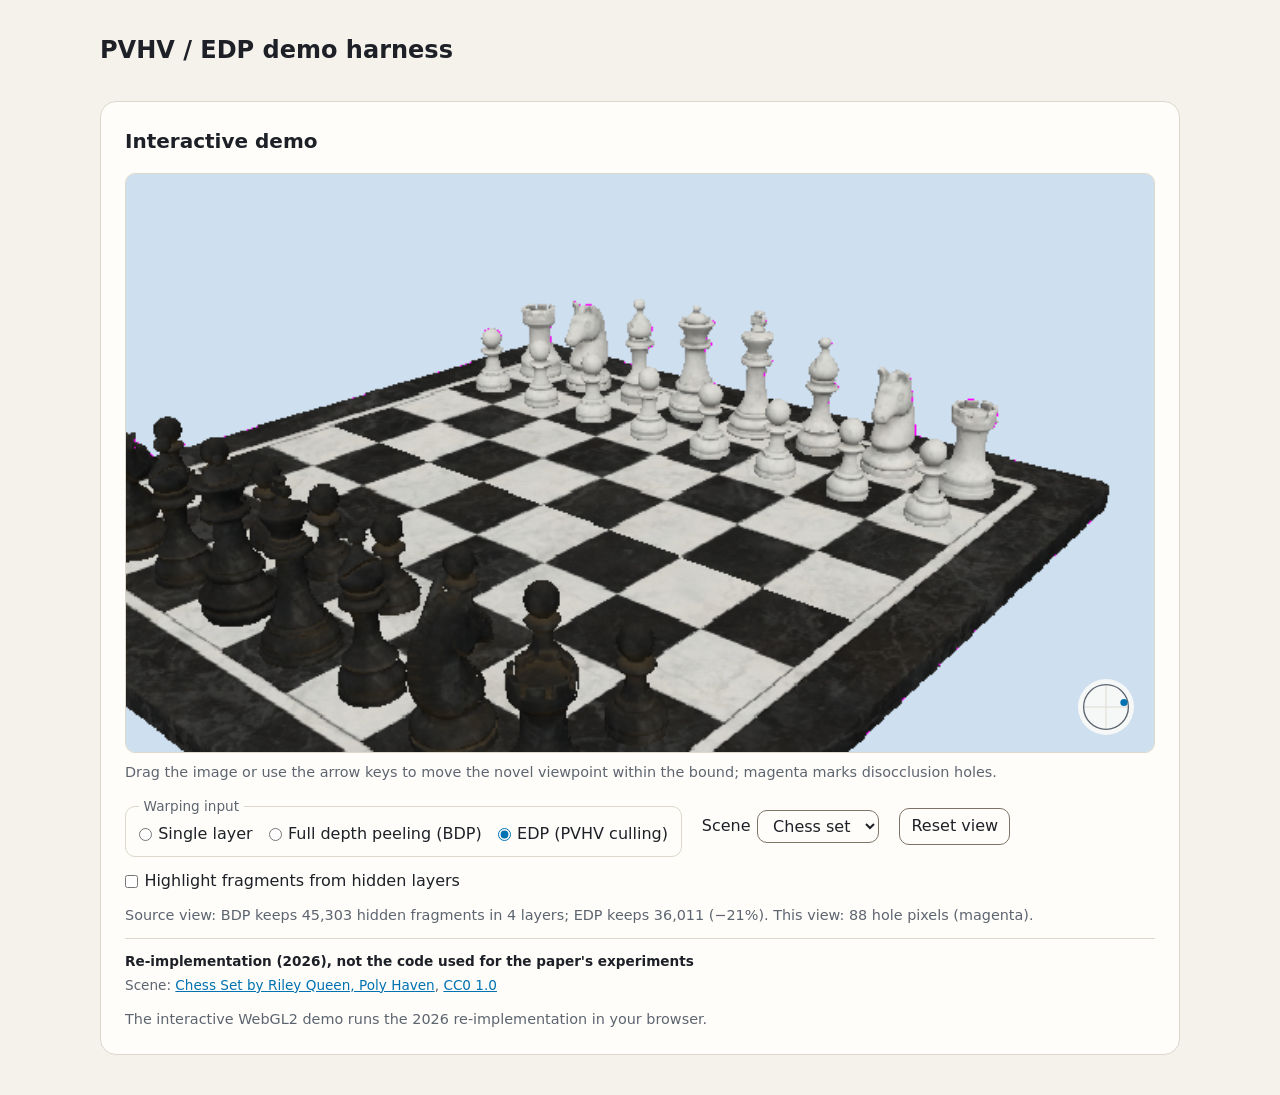
==== demo/harness.html @ d84c3123 "PVHV re-implementation and project page Independent clean-room re-implementation (2026) of "Potentia" ====
<!doctype html>
<html lang="en">
<head>
<meta charset="utf-8">
<meta name="viewport" content="width=device-width, initial-scale=1">
<title>PVHV demo harness</title>
<link rel="icon" href="data:,">
<style>
  /* Values of the project page's tokens (docs/assets/css/tokens.css). */
  :root {
    --bg:#f5f2ec; --surface:#fffdf9; --ink:#1d2127; --muted:#5d6570; --line:#ddd7cc;
    --accent:#0072b2; --accent-ink:#ffffff; --control:#7d7466; --paint:#98520b;
    --r:10px; --card-r:16px; --maxw:1080px;
  }
  html { -webkit-text-size-adjust:100%; }
  body { margin:0; background:var(--bg); color:var(--ink); line-height:1.55;
    font-family:"Segoe UI",system-ui,-apple-system,"Helvetica Neue",Arial,sans-serif; }
  .wrap { max-width:var(--maxw); margin:0 auto; padding:0 1rem; }
  header { padding:2rem 0 1rem; }
  h1 { margin:0; font-size:1.5rem; }
  .card { background:var(--surface); border:1px solid var(--line); border-radius:var(--card-r);
    padding:1.5rem; margin:1rem 0 2.5rem; }
  .card h2 { margin:0 0 1rem; font-size:1.25rem; }
  .slot-box { display:flex; align-items:center; justify-content:center; border:1px dashed var(--control);
    border-radius:var(--r); color:var(--muted); }
  .note { color:var(--muted); font-size:.9rem; margin:.75rem 0 0; }
</style>
<script>
  // Test-only switch (the shipped code has none): ?simulate=no-float-rt hides EXT_color_buffer_float.
  if (new URLSearchParams(location.search).get('simulate') === 'no-float-rt' && window.WebGL2RenderingContext) {
    var original = WebGL2RenderingContext.prototype.getExtension;
    WebGL2RenderingContext.prototype.getExtension = function (name) {
      return name === 'EXT_color_buffer_float' ? null : original.call(this, name);
    };
  }
</script>
</head>
<body>
<div class="wrap">
  <header><h1>PVHV / EDP demo harness</h1></header>
  <main>
    <section class="card" aria-labelledby="demo-title">
      <h2 id="demo-title">Interactive demo</h2>
      <div class="slot" data-slot="demo" data-src="assets/js/demo.js" data-aspect="16:9" id="demo-root"><div class="slot-box" style="aspect-ratio:16/9" role="img" aria-label="Placeholder: interactive demo (to be added)">Interactive demo (to be added)</div><p class="note">The interactive WebGL2 demo runs the 2026 re-implementation in your browser.</p></div>
    </section>
  </main>
</div>
<script src="../docs/assets/js/demo.js" defer></script>
</body>
</html>
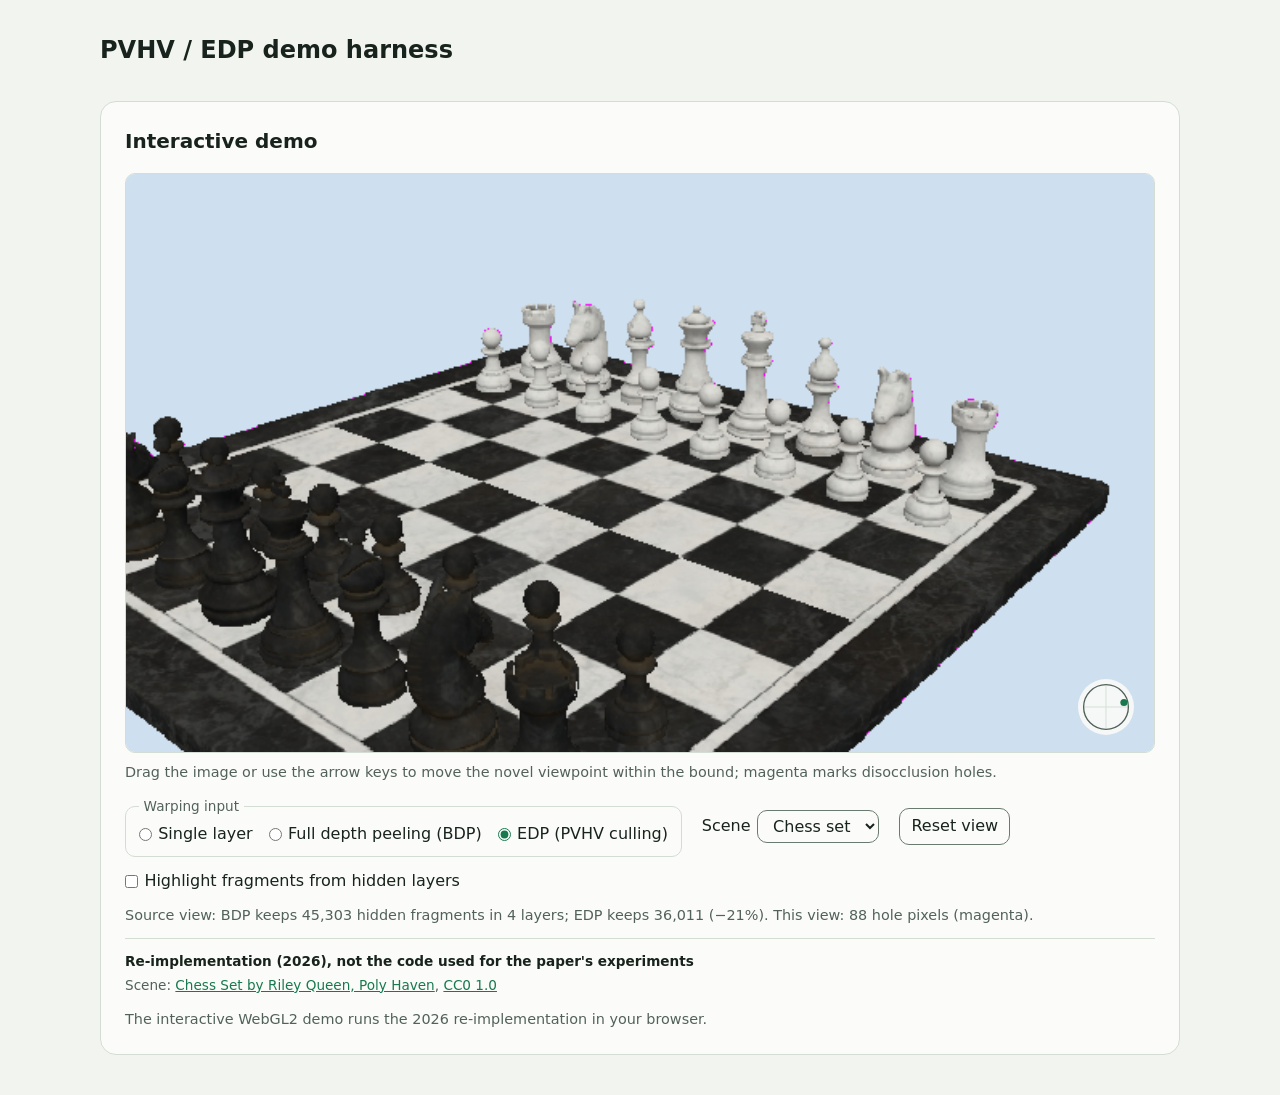
==== commit b8d0dd86: "Drop the old video ID pattern and use the green tokens in the demo harness" ====
--- a/demo/harness.html
+++ b/demo/harness.html
@@ -8,8 +8,8 @@
 <style>
   /* Values of the project page's tokens (docs/assets/css/tokens.css). */
   :root {
-    --bg:#f5f2ec; --surface:#fffdf9; --ink:#1d2127; --muted:#5d6570; --line:#ddd7cc;
-    --accent:#0072b2; --accent-ink:#ffffff; --control:#7d7466; --paint:#98520b;
+    --bg:#f2f5ef; --surface:#fbfcf9; --ink:#17231c; --muted:#52625a; --line:#d3ddd3;
+    --accent:#18794e; --accent-ink:#ffffff; --control:#6b7a70; --paint:#a5520a;
     --r:10px; --card-r:16px; --maxw:1080px;
   }
   html { -webkit-text-size-adjust:100%; }
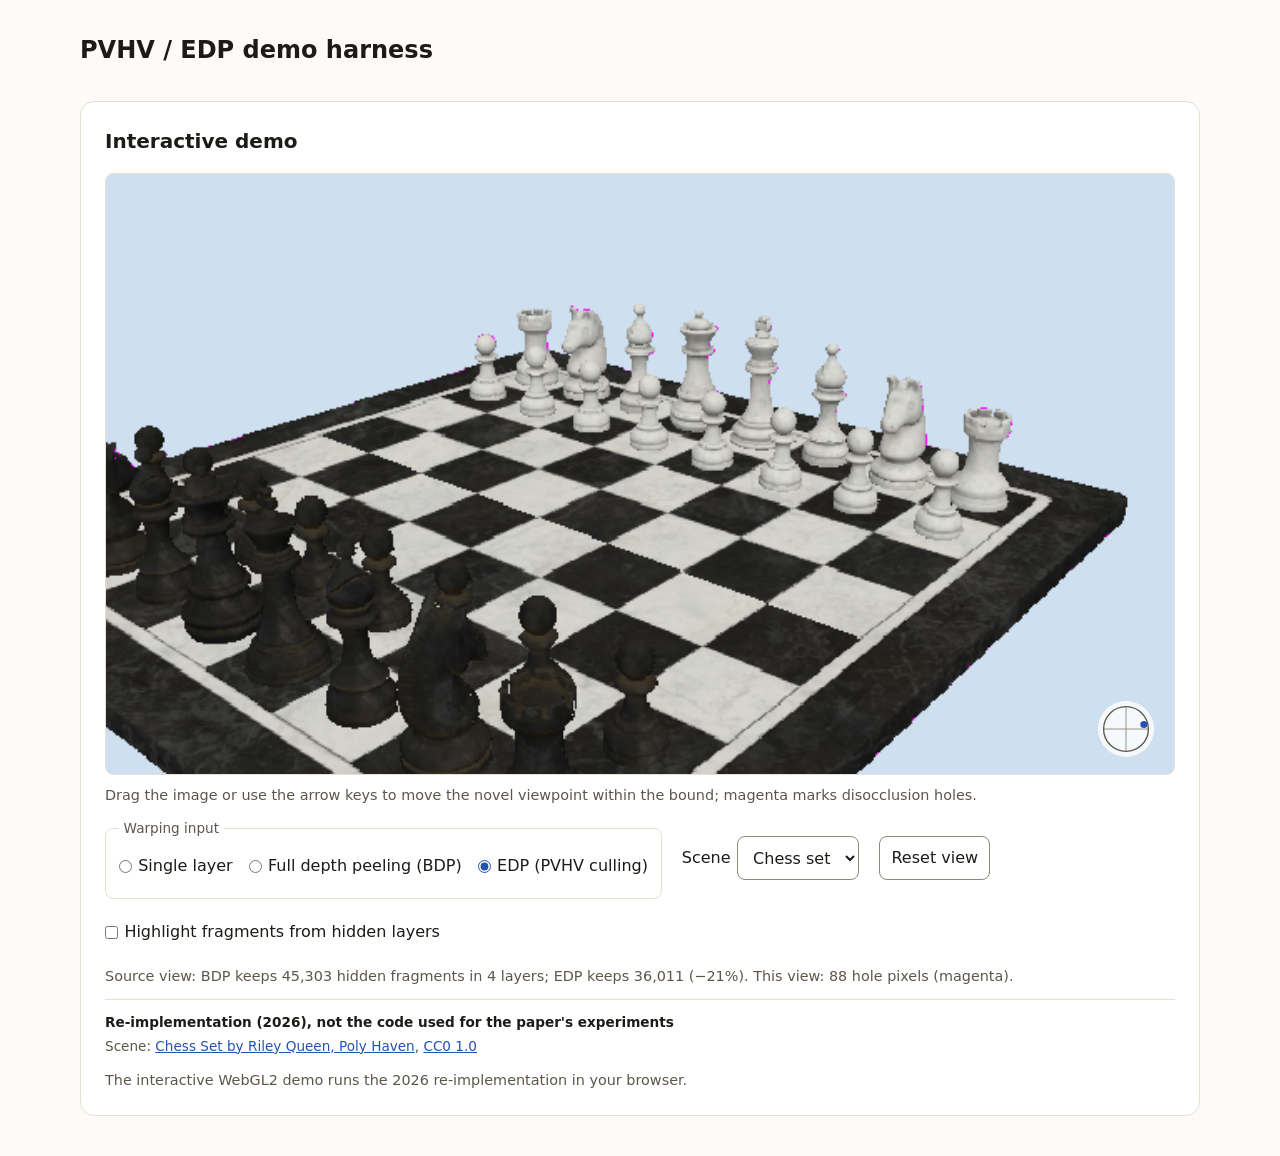
==== commit 89762dac: "Restyle the page in web-style-gradient with light and dark themes Adopt the kit's tokens, base style" ====
--- a/demo/harness.html
+++ b/demo/harness.html
@@ -6,23 +6,32 @@
 <title>PVHV demo harness</title>
 <link rel="icon" href="data:,">
 <style>
-  /* Values of the project page's tokens (docs/assets/css/tokens.css). */
+  /* These values mirror docs/assets/css/tokens.css in its light theme. */
   :root {
-    --bg:#f2f5ef; --surface:#fbfcf9; --ink:#17231c; --muted:#52625a; --line:#d3ddd3;
-    --accent:#18794e; --accent-ink:#ffffff; --control:#6b7a70; --paint:#a5520a;
-    --r:10px; --card-r:16px; --maxw:1080px;
+    --bg: #fcfbf8;
+    --bg2: #f4f1ea;
+    --card: #ffffff;
+    --line: #e6e0d4;
+    --line-strong: #8f877a;
+    --fg: #1d1b18;
+    --muted: #5c564c;
+    --accent-c: #2453b3;
+    --focus: #2453b3;
+    --radius-s: 8px;
+    --radius-m: 14px;
+    --wrap: 1120px;
   }
   html { -webkit-text-size-adjust:100%; }
-  body { margin:0; background:var(--bg); color:var(--ink); line-height:1.55;
+  body { margin:0; background:var(--bg); color:var(--fg); line-height:1.55;
     font-family:"Segoe UI",system-ui,-apple-system,"Helvetica Neue",Arial,sans-serif; }
-  .wrap { max-width:var(--maxw); margin:0 auto; padding:0 1rem; }
+  .wrap { max-width:var(--wrap); margin:0 auto; padding:0 1rem; }
   header { padding:2rem 0 1rem; }
   h1 { margin:0; font-size:1.5rem; }
-  .card { background:var(--surface); border:1px solid var(--line); border-radius:var(--card-r);
+  .card { background:var(--card); border:1px solid var(--line); border-radius:var(--radius-m);
     padding:1.5rem; margin:1rem 0 2.5rem; }
   .card h2 { margin:0 0 1rem; font-size:1.25rem; }
-  .slot-box { display:flex; align-items:center; justify-content:center; border:1px dashed var(--control);
-    border-radius:var(--r); color:var(--muted); }
+  .slot-box { display:flex; align-items:center; justify-content:center; border:1px dashed var(--line-strong);
+    border-radius:var(--radius-s); color:var(--muted); }
   .note { color:var(--muted); font-size:.9rem; margin:.75rem 0 0; }
 </style>
 <script>
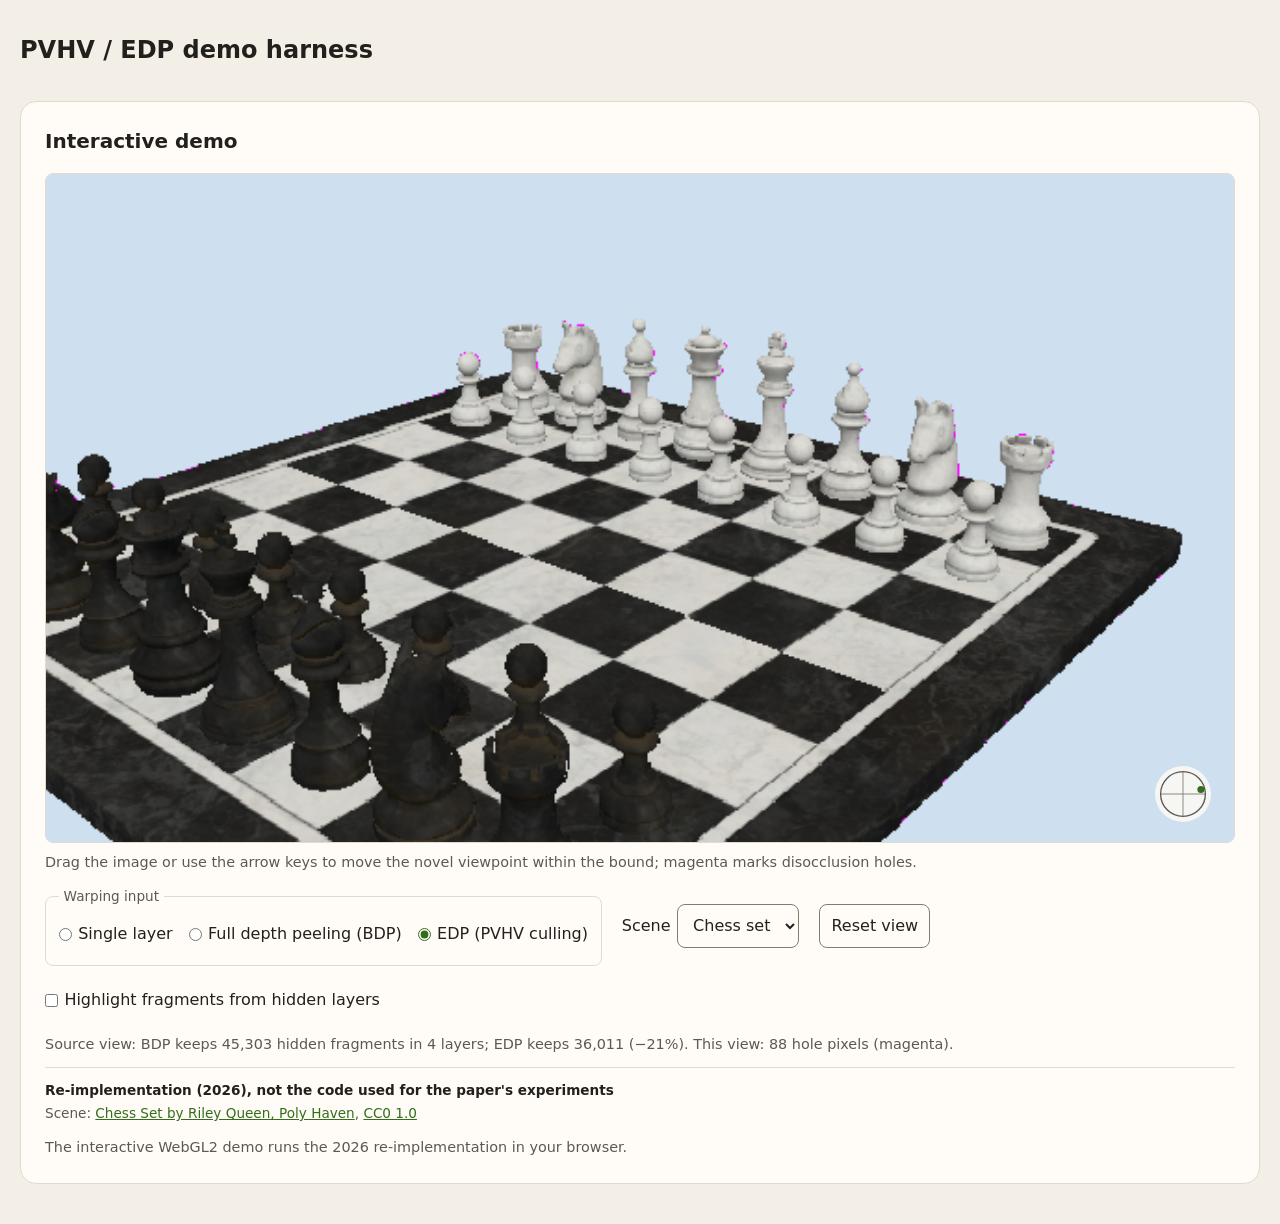
==== commit 537a1d7f: "Restyle the page in Paper & Lamp with a pine accent and Korean text Adopt the Paper & Lamp kit's tok" ====
--- a/demo/harness.html
+++ b/demo/harness.html
@@ -6,32 +6,31 @@
 <title>PVHV demo harness</title>
 <link rel="icon" href="data:,">
 <style>
-  /* These values mirror docs/assets/css/tokens.css in its light theme. */
+  /* Paper & Lamp host tokens mirror docs/assets/css/tokens.css (light, pine accent). */
   :root {
-    --bg: #fcfbf8;
-    --bg2: #f4f1ea;
-    --card: #ffffff;
-    --line: #e6e0d4;
-    --line-strong: #8f877a;
-    --fg: #1d1b18;
-    --muted: #5c564c;
-    --accent-c: #2453b3;
-    --focus: #2453b3;
-    --radius-s: 8px;
-    --radius-m: 14px;
-    --wrap: 1120px;
+    --bg: #f3efe7;
+    --surface: #fffcf7;
+    --ink: #22201c;
+    --muted: #5e584f;
+    --line: #e2dacd;
+    --control: #857b6c;
+    --accent: #356d1c;
+    --focus: #a3520f;
+    --r-s: 8px;
+    --card-r: 16px;
+    --maxw: 1240px;
   }
   html { -webkit-text-size-adjust:100%; }
-  body { margin:0; background:var(--bg); color:var(--fg); line-height:1.55;
+  body { margin:0; background:var(--bg); color:var(--ink); line-height:1.55;
     font-family:"Segoe UI",system-ui,-apple-system,"Helvetica Neue",Arial,sans-serif; }
-  .wrap { max-width:var(--wrap); margin:0 auto; padding:0 1rem; }
+  .wrap { max-width:var(--maxw); margin:0 auto; padding:0 1rem; }
   header { padding:2rem 0 1rem; }
   h1 { margin:0; font-size:1.5rem; }
-  .card { background:var(--card); border:1px solid var(--line); border-radius:var(--radius-m);
+  .card { background:var(--surface); border:1px solid var(--line); border-radius:var(--card-r);
     padding:1.5rem; margin:1rem 0 2.5rem; }
   .card h2 { margin:0 0 1rem; font-size:1.25rem; }
-  .slot-box { display:flex; align-items:center; justify-content:center; border:1px dashed var(--line-strong);
-    border-radius:var(--radius-s); color:var(--muted); }
+  .slot-box { display:flex; align-items:center; justify-content:center; border:1px dashed var(--control);
+    border-radius:var(--r-s); color:var(--muted); }
   .note { color:var(--muted); font-size:.9rem; margin:.75rem 0 0; }
 </style>
 <script>
